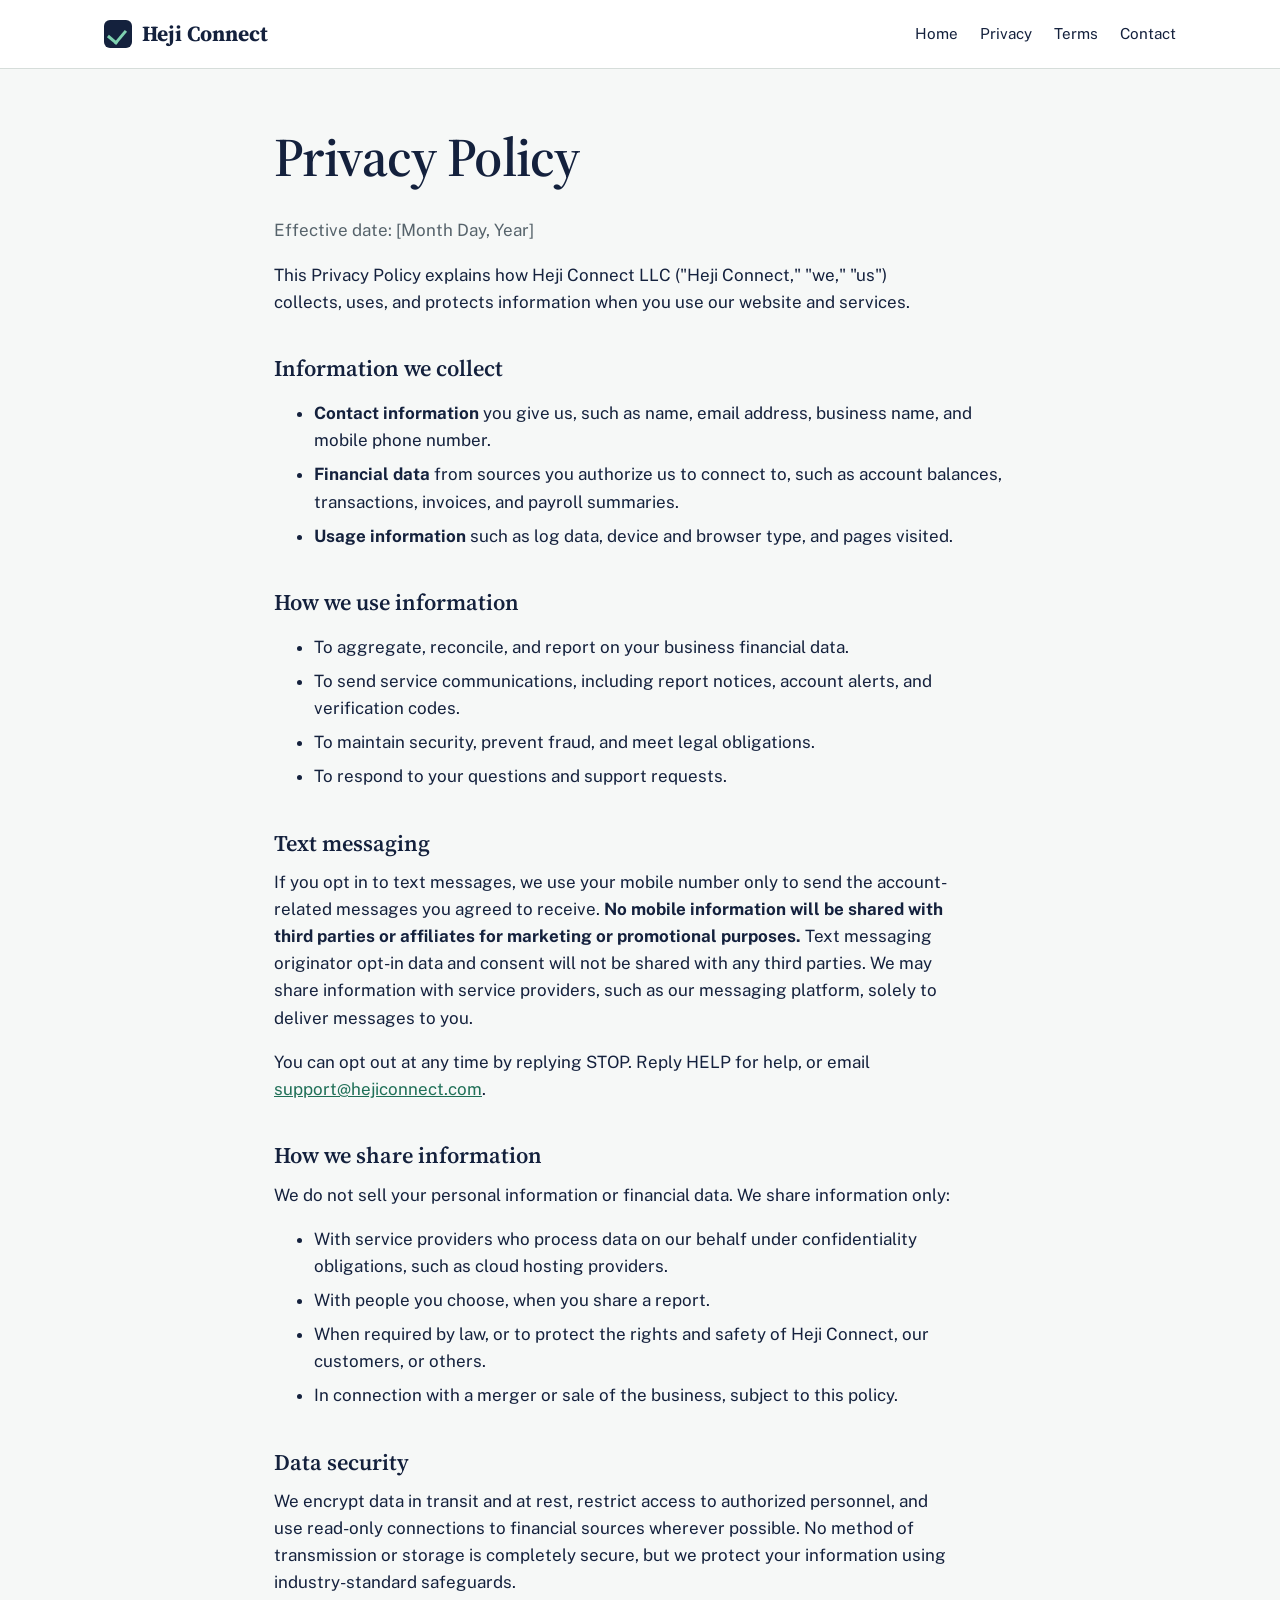
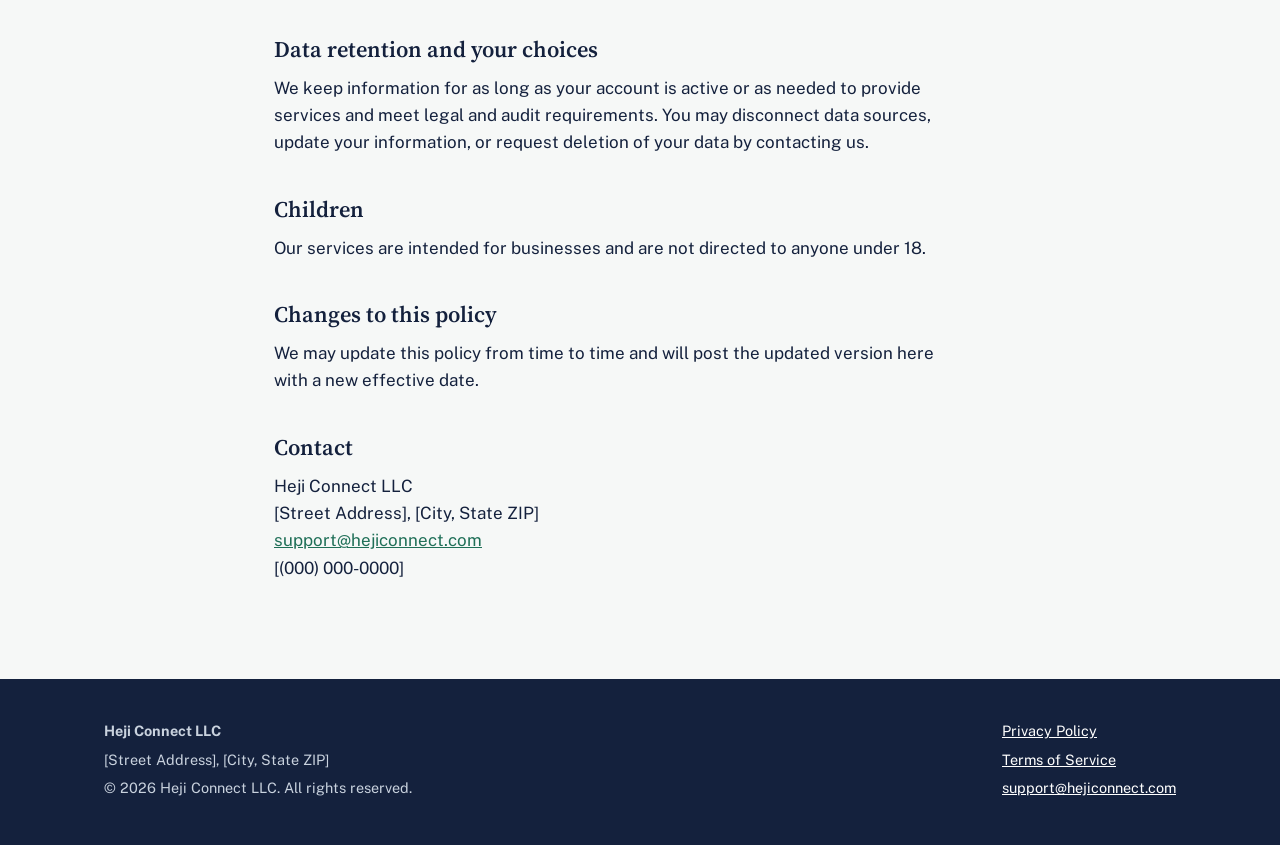
==== privacy.html @ 3a5df254 "initial code commit" ====
<!DOCTYPE html>
<html lang="en">
<head>
<meta charset="utf-8">
<meta name="viewport" content="width=device-width, initial-scale=1">
<title>Privacy Policy | Heji Connect LLC</title>
<link rel="preconnect" href="https://fonts.googleapis.com">
<link rel="preconnect" href="https://fonts.gstatic.com" crossorigin>
<link href="https://fonts.googleapis.com/css2?family=Public+Sans:wght@400;600&family=Source+Serif+4:opsz,wght@8..60,600;8..60,700&display=swap" rel="stylesheet">
<link rel="stylesheet" href="styles.css">
</head>
<body>

<header class="site">
  <div class="wrap">
    <a class="brand" href="index.html"><span class="brand-mark" aria-hidden="true"></span>Heji Connect</a>
    <nav aria-label="Main">
      <ul>
        <li><a href="index.html">Home</a></li>
        <li><a href="privacy.html">Privacy</a></li>
        <li><a href="terms.html">Terms</a></li>
        <li><a href="index.html#contact">Contact</a></li>
      </ul>
    </nav>
  </div>
</header>

<main class="legal"><div class="wrap">
<h1>Privacy Policy</h1>
<p class="muted">Effective date: [Month Day, Year]</p>
<p>This Privacy Policy explains how Heji Connect LLC ("Heji Connect," "we," "us") collects, uses, and protects information when you use our website and services.</p>

<h2>Information we collect</h2>
<ul>
  <li><strong>Contact information</strong> you give us, such as name, email address, business name, and mobile phone number.</li>
  <li><strong>Financial data</strong> from sources you authorize us to connect to, such as account balances, transactions, invoices, and payroll summaries.</li>
  <li><strong>Usage information</strong> such as log data, device and browser type, and pages visited.</li>
</ul>

<h2>How we use information</h2>
<ul>
  <li>To aggregate, reconcile, and report on your business financial data.</li>
  <li>To send service communications, including report notices, account alerts, and verification codes.</li>
  <li>To maintain security, prevent fraud, and meet legal obligations.</li>
  <li>To respond to your questions and support requests.</li>
</ul>

<h2>Text messaging</h2>
<p>If you opt in to text messages, we use your mobile number only to send the account-related messages you agreed to receive. <strong>No mobile information will be shared with third parties or affiliates for marketing or promotional purposes.</strong> Text messaging originator opt-in data and consent will not be shared with any third parties. We may share information with service providers, such as our messaging platform, solely to deliver messages to you.</p>
<p>You can opt out at any time by replying STOP. Reply HELP for help, or email <a href="mailto:support@hejiconnect.com">support@hejiconnect.com</a>.</p>

<h2>How we share information</h2>
<p>We do not sell your personal information or financial data. We share information only:</p>
<ul>
  <li>With service providers who process data on our behalf under confidentiality obligations, such as cloud hosting providers.</li>
  <li>With people you choose, when you share a report.</li>
  <li>When required by law, or to protect the rights and safety of Heji Connect, our customers, or others.</li>
  <li>In connection with a merger or sale of the business, subject to this policy.</li>
</ul>

<h2>Data security</h2>
<p>We encrypt data in transit and at rest, restrict access to authorized personnel, and use read-only connections to financial sources wherever possible. No method of transmission or storage is completely secure, but we protect your information using industry-standard safeguards.</p>

<h2>Data retention and your choices</h2>
<p>We keep information for as long as your account is active or as needed to provide services and meet legal and audit requirements. You may disconnect data sources, update your information, or request deletion of your data by contacting us.</p>

<h2>Children</h2>
<p>Our services are intended for businesses and are not directed to anyone under 18.</p>

<h2>Changes to this policy</h2>
<p>We may update this policy from time to time and will post the updated version here with a new effective date.</p>

<h2>Contact</h2>
<p>Heji Connect LLC<br>[Street Address], [City, State ZIP]<br><a href="mailto:support@hejiconnect.com">support@hejiconnect.com</a><br>[(000) 000-0000]</p>
</div></main>


<footer>
  <div class="wrap">
    <div>
      <p><strong>Heji Connect LLC</strong></p>
      <p>[Street Address], [City, State ZIP]</p>
      <p>&copy; 2026 Heji Connect LLC. All rights reserved.</p>
    </div>
    <div>
      <p><a href="privacy.html">Privacy Policy</a></p>
      <p><a href="terms.html">Terms of Service</a></p>
      <p><a href="mailto:support@hejiconnect.com">support@hejiconnect.com</a></p>
    </div>
  </div>
</footer>
</body>
</html>
---- styles.css ----
:root{
  --ink:#14213D;--slate:#56636B;--paper:#F6F8F7;--white:#FFFFFF;
  --rule:#D6DDDA;--verify:#1F6F57;--verify-soft:#E3F0EA;--flag:#9A6414;
  --serif:"Source Serif 4",Georgia,"Times New Roman",serif;
  --sans:"Public Sans",system-ui,-apple-system,"Segoe UI",Roboto,sans-serif;
}
*{box-sizing:border-box}
html{scroll-behavior:smooth}
@media (prefers-reduced-motion:reduce){html{scroll-behavior:auto}}
body{margin:0;background:var(--paper);color:var(--ink);font:17px/1.6 var(--sans)}
a{color:var(--verify)}
a:focus-visible,button:focus-visible{outline:3px solid var(--verify);outline-offset:3px}
.wrap{max-width:1120px;margin:0 auto;padding:0 24px}
h1,h2,h3{font-family:var(--serif);font-weight:600;line-height:1.2;margin:0 0 .5em}
h1{font-size:clamp(2.2rem,5vw,3.4rem);letter-spacing:-.01em}
h2{font-size:clamp(1.6rem,3vw,2.1rem)}
h3{font-size:1.2rem}
p{margin:0 0 1em;max-width:68ch}
.muted{color:var(--slate)}

/* header */
header.site{background:var(--white);border-bottom:1px solid var(--rule)}
header.site .wrap{display:flex;align-items:center;justify-content:space-between;gap:16px;min-height:68px;flex-wrap:wrap}
.brand{font-family:var(--serif);font-weight:700;font-size:1.35rem;color:var(--ink);text-decoration:none;display:flex;align-items:center;gap:10px}
.brand-mark{width:28px;height:28px;border-radius:6px;background:var(--ink);position:relative}
.brand-mark::after{content:"";position:absolute;left:7px;top:6px;width:9px;height:14px;border-right:3px solid #7FD1B0;border-bottom:3px solid #7FD1B0;transform:rotate(40deg)}
nav ul{list-style:none;display:flex;gap:22px;margin:0;padding:0;flex-wrap:wrap}
nav a{color:var(--ink);text-decoration:none;font-size:.95rem}
nav a:hover{color:var(--verify)}

/* hero */
.hero{padding:72px 0 64px}
.hero .wrap{display:grid;grid-template-columns:1.1fr .9fr;gap:56px;align-items:center}
.hero p.lead{font-size:1.15rem;color:var(--slate)}
.btn{display:inline-block;padding:12px 22px;border-radius:6px;background:var(--ink);color:#fff;text-decoration:none;font-weight:600;border:0;font:600 1rem var(--sans);cursor:pointer}
.btn:hover{background:#0c1528}
.btn.secondary{background:transparent;color:var(--ink);border:1px solid var(--ink);margin-left:10px}

/* the signature element: a sample report with provenance on each figure */
.report{background:var(--white);border:1px solid var(--rule);border-radius:10px;padding:24px;box-shadow:0 18px 40px -24px rgba(20,33,61,.35)}
.report-head{display:flex;justify-content:space-between;align-items:baseline;border-bottom:1px solid var(--rule);padding-bottom:12px;margin-bottom:8px}
.report-head strong{font-family:var(--serif);font-size:1.1rem}
.report-head span{font-size:.85rem;color:var(--slate)}
.row{display:grid;grid-template-columns:1fr auto;gap:4px 12px;padding:12px 0;border-bottom:1px dashed var(--rule)}
.row:last-of-type{border-bottom:0}
.row .label{font-weight:600}
.row .val{font-family:var(--serif);font-size:1.15rem;text-align:right}
.row .src{grid-column:1/-1;font-size:.8rem;color:var(--slate)}
.badge{display:inline-block;font-size:.75rem;padding:2px 8px;border-radius:99px;background:var(--verify-soft);color:var(--verify);font-weight:600}
.badge.flag{background:#F7ECDA;color:var(--flag)}
.report-foot{margin-top:12px;font-size:.8rem;color:var(--slate)}

/* sections */
section{padding:72px 0;border-top:1px solid var(--rule)}
section.alt{background:var(--white)}
.grid3{display:grid;grid-template-columns:repeat(3,1fr);gap:36px;margin-top:32px}
.grid2{display:grid;grid-template-columns:1fr 1fr;gap:48px}
.steps{list-style:none;counter-reset:s;padding:0;margin:32px 0 0;display:grid;grid-template-columns:repeat(4,1fr);gap:28px}
.steps li{counter-increment:s;border-top:3px solid var(--ink);padding-top:14px}
.steps li::before{content:"Step " counter(s);display:block;font-size:.85rem;color:var(--slate);margin-bottom:4px}
.notice{background:var(--verify-soft);border-left:4px solid var(--verify);padding:18px 20px;border-radius:0 8px 8px 0;margin-top:20px}
.notice p:last-child{margin:0}
dl.contact{display:grid;grid-template-columns:max-content 1fr;gap:10px 24px;margin:0}
dl.contact dt{font-weight:600}
dl.contact dd{margin:0}

/* form */
form label{display:block;font-weight:600;margin:14px 0 6px;font-size:.95rem}
form input,form textarea{width:100%;padding:11px 12px;border:1px solid #B9C3BF;border-radius:6px;font:1rem var(--sans);background:#fff;color:var(--ink)}
form textarea{min-height:110px;resize:vertical}
.check{display:flex;gap:10px;align-items:flex-start;margin:16px 0;font-weight:400;font-size:.9rem;color:var(--slate)}
.check input{width:auto;margin-top:4px}

/* legal pages */
.legal{padding:56px 0 80px}
.legal .wrap{max-width:780px}
.legal h2{font-size:1.4rem;margin-top:1.8em}
.legal li{margin-bottom:.4em}

/* footer */
footer{background:var(--ink);color:#C9D2DE;padding:40px 0;font-size:.9rem}
footer .wrap{display:flex;justify-content:space-between;gap:24px;flex-wrap:wrap}
footer a{color:#fff}
footer p{margin:0 0 .4em}

@media (max-width:900px){
  .hero .wrap,.grid2{grid-template-columns:1fr}
  .grid3{grid-template-columns:1fr}
  .steps{grid-template-columns:1fr 1fr}
}
@media (max-width:520px){
  .steps{grid-template-columns:1fr}
  .btn.secondary{margin:10px 0 0}
}
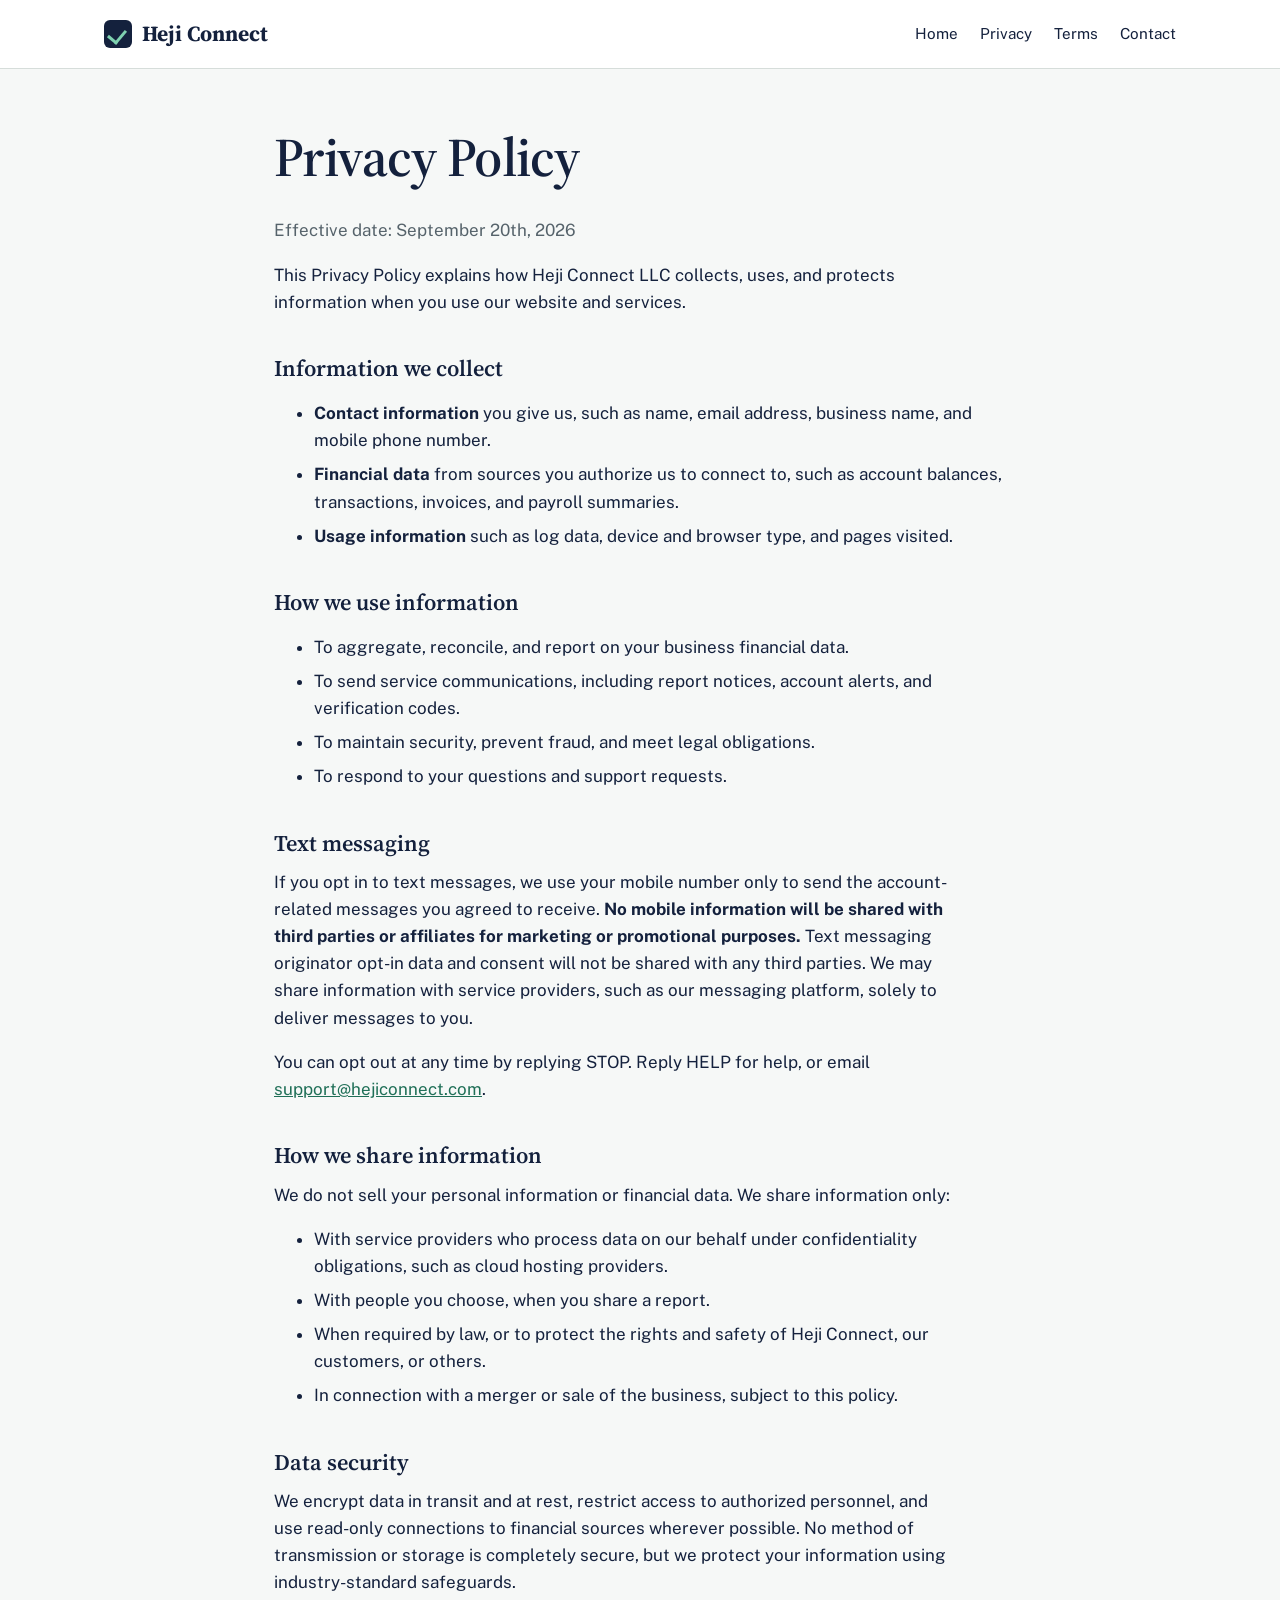
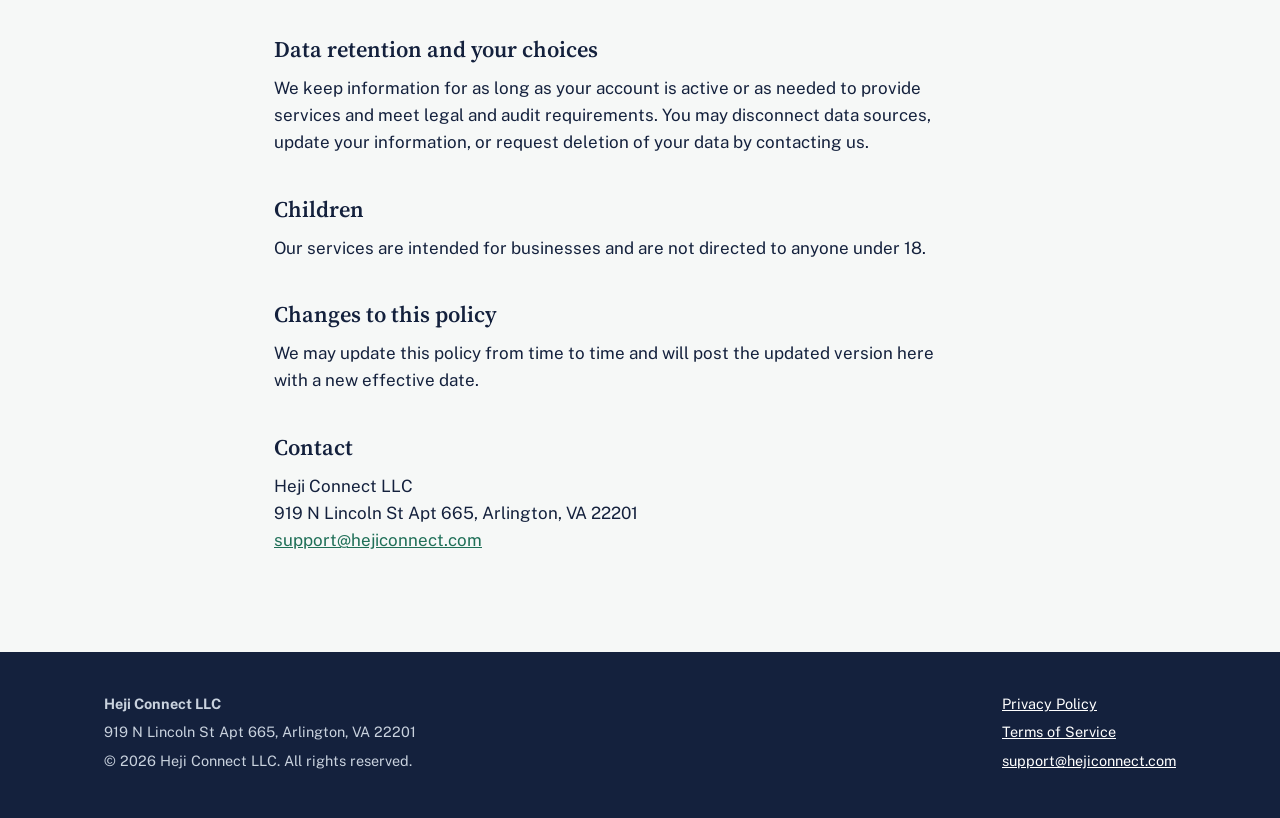
==== commit 48ec2fa0: "Update privacy.html" ====
--- a/privacy.html
+++ b/privacy.html
@@ -27,8 +27,8 @@
 
 <main class="legal"><div class="wrap">
 <h1>Privacy Policy</h1>
-<p class="muted">Effective date: [Month Day, Year]</p>
-<p>This Privacy Policy explains how Heji Connect LLC ("Heji Connect," "we," "us") collects, uses, and protects information when you use our website and services.</p>
+<p class="muted">Effective date: September 20th, 2026</p>
+<p>This Privacy Policy explains how Heji Connect LLC collects, uses, and protects information when you use our website and services.</p>
 
 <h2>Information we collect</h2>
 <ul>
@@ -71,7 +71,7 @@
 <p>We may update this policy from time to time and will post the updated version here with a new effective date.</p>
 
 <h2>Contact</h2>
-<p>Heji Connect LLC<br>[Street Address], [City, State ZIP]<br><a href="mailto:support@hejiconnect.com">support@hejiconnect.com</a><br>[(000) 000-0000]</p>
+<p>Heji Connect LLC<br>919 N Lincoln St Apt 665, Arlington, VA 22201<br><a href="mailto:support@hejiconnect.com">support@hejiconnect.com</a><br></p>
 </div></main>
 
 
@@ -79,7 +79,7 @@
   <div class="wrap">
     <div>
       <p><strong>Heji Connect LLC</strong></p>
-      <p>[Street Address], [City, State ZIP]</p>
+      <p>919 N Lincoln St Apt 665, Arlington, VA 22201</p>
       <p>&copy; 2026 Heji Connect LLC. All rights reserved.</p>
     </div>
     <div>
